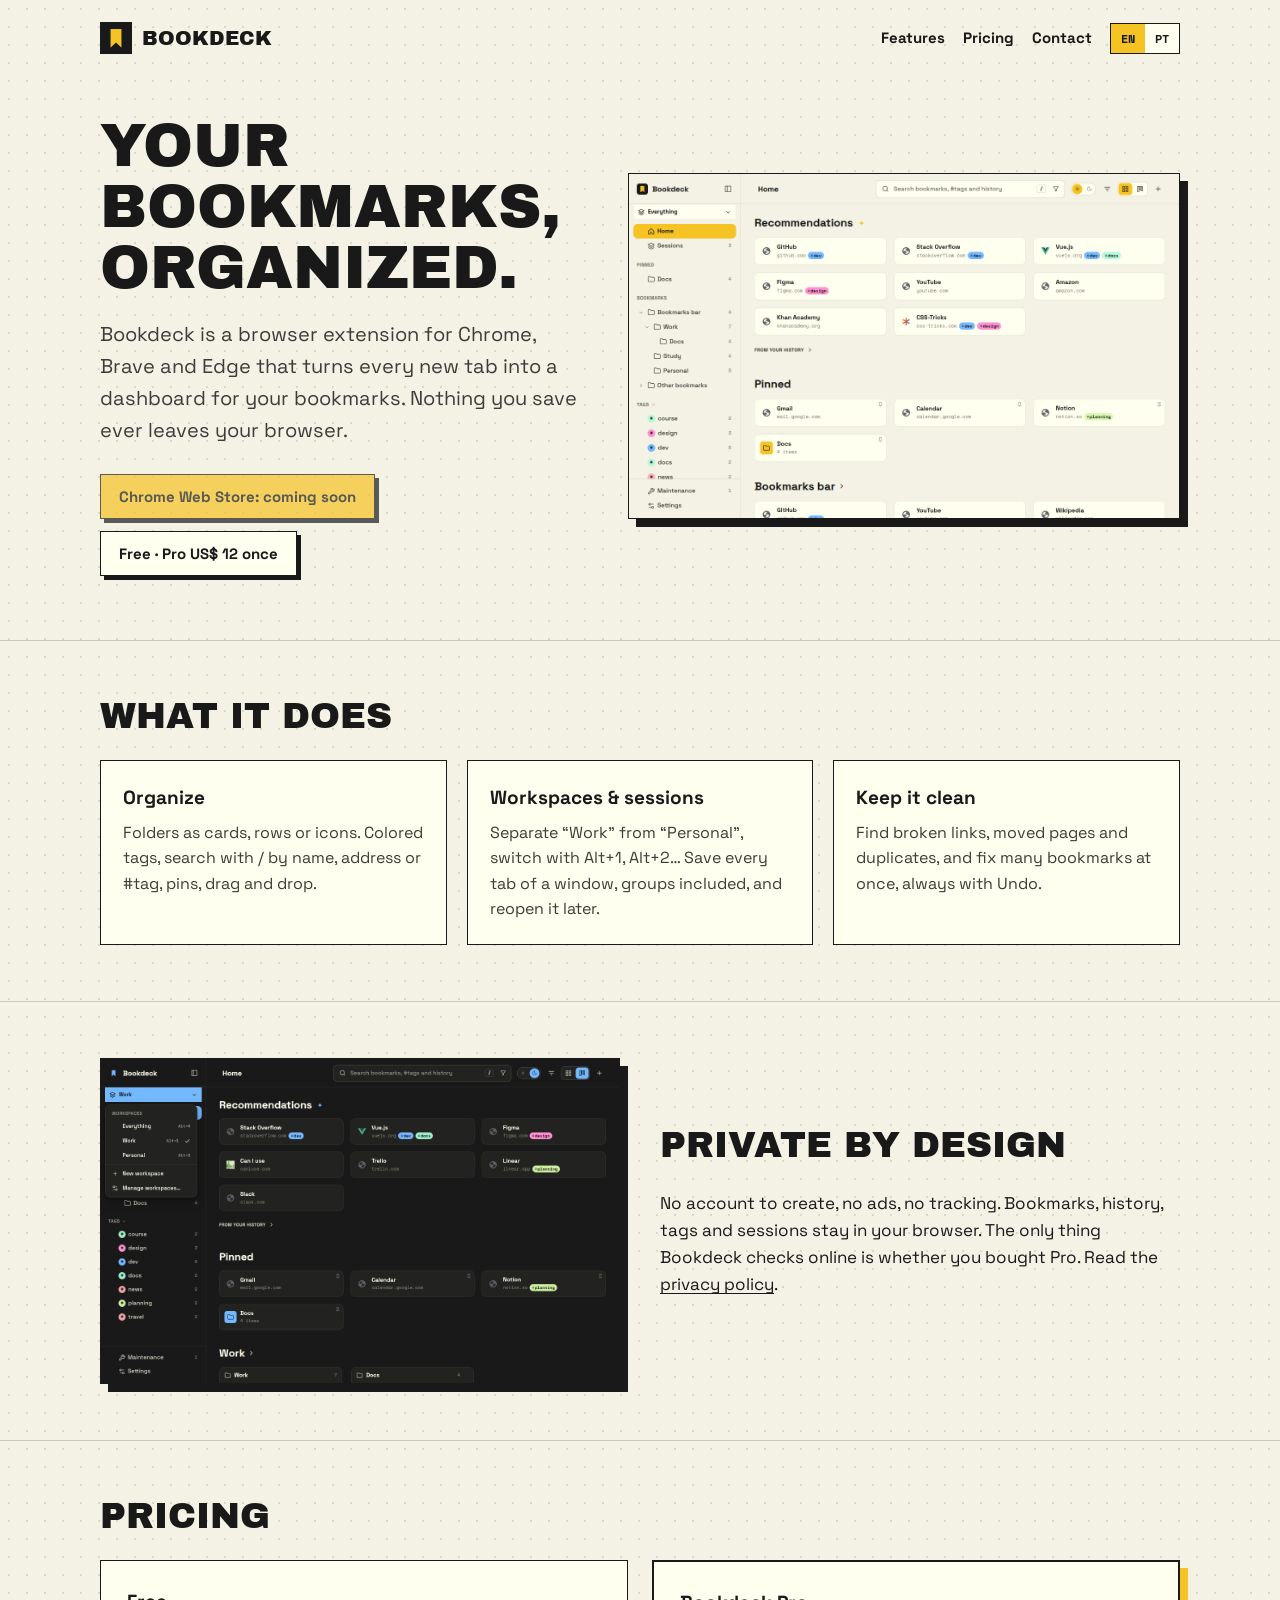
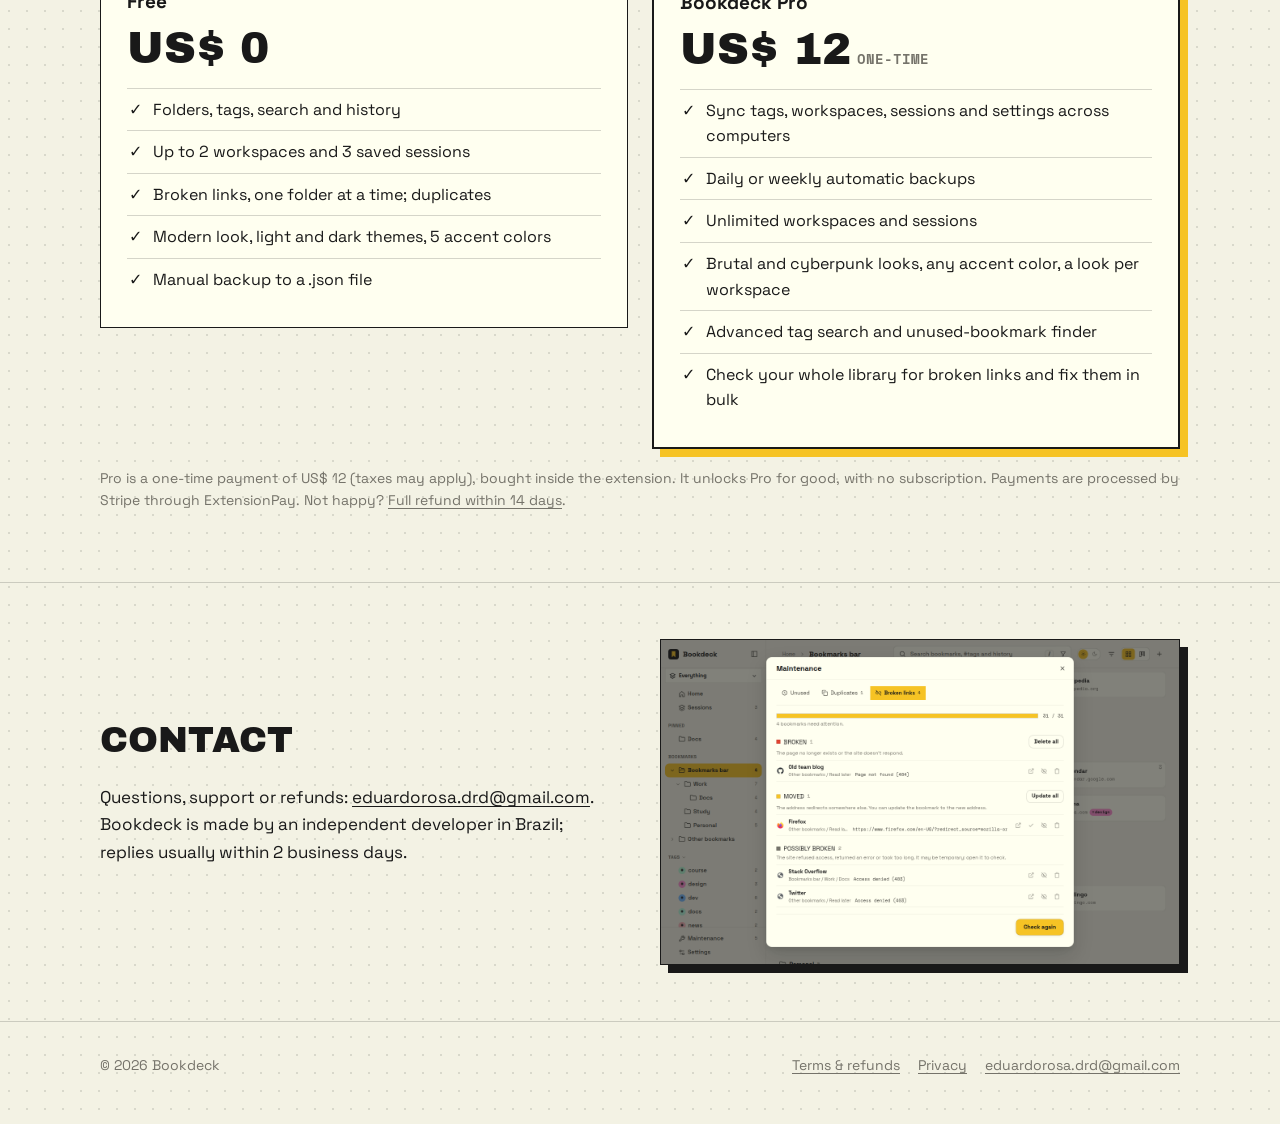
==== index.html @ 97731fa0 "Bookdeck site: product, pricing, terms, refunds and privacy Co-Authored-By: Claude Opus 5.5 <noreply" ====
<!doctype html>
<html lang="en" data-lang="en">
<head>
<meta charset="utf-8">
<meta name="viewport" content="width=device-width, initial-scale=1">
<title>Bookdeck – your bookmarks, organized</title>
<meta name="description" content="Bookdeck is a browser extension that turns the new tab into a dashboard for your bookmarks: tags, workspaces, tab sessions, broken links and duplicates. Free, with an optional US$ 12 one-time Pro upgrade.">
<link rel="icon" href="img/icon-128.png">
<link rel="stylesheet" href="style.css">
<script src="lang.js"></script>
</head>
<body>
<header class="wrap top">
  <a class="brand" href="./"><img src="img/icon-128.png" alt="">Bookdeck</a>
  <nav class="nav">
    <a class="hide-sm" href="#features"><span lang="en">Features</span><span lang="pt">Recursos</span></a>
    <a href="#pricing"><span lang="en">Pricing</span><span lang="pt">Preços</span></a>
    <a class="hide-sm" href="#contact"><span lang="en">Contact</span><span lang="pt">Contato</span></a>
    <span class="lang"><button data-set-lang="en">EN</button><button data-set-lang="pt">PT</button></span>
  </nav>
</header>

<main>
  <div class="wrap hero">
    <div>
      <h1 lang="en">Your bookmarks, organized.</h1>
      <h1 lang="pt">Seus favoritos, organizados.</h1>
      <p class="lead" lang="en">Bookdeck is a browser extension for Chrome, Brave and Edge that turns every new tab into a dashboard for your bookmarks. Nothing you save ever leaves your browser.</p>
      <p class="lead" lang="pt">O Bookdeck é uma extensão para Chrome, Brave e Edge que transforma cada nova guia num painel dos seus favoritos. Nada do que você salva sai do navegador.</p>
      <div class="cta">
        <a class="btn" aria-disabled="true"><span lang="en">Chrome Web Store: coming soon</span><span lang="pt">Chrome Web Store: em breve</span></a>
        <a class="btn ghost" href="#pricing"><span lang="en">Free · Pro US$ 12 once</span><span lang="pt">Grátis · Pro US$ 12 uma vez</span></a>
      </div>
    </div>
    <img class="shot" src="img/home.png" width="1280" height="800" alt="Bookdeck new tab with suggestions, pinned bookmarks and folders">
  </div>

  <section id="features">
    <div class="wrap">
      <h2><span lang="en">What it does</span><span lang="pt">O que ele faz</span></h2>
      <div class="grid3">
        <div class="card">
          <h3><span lang="en">Organize</span><span lang="pt">Organize</span></h3>
          <p lang="en">Folders as cards, rows or icons. Colored tags, search with / by name, address or #tag, pins, drag and drop.</p>
          <p lang="pt">Pastas em cartões, linhas ou ícones. Tags coloridas, busca com / por nome, endereço ou #tag, fixados, arrastar e soltar.</p>
        </div>
        <div class="card">
          <h3><span lang="en">Workspaces &amp; sessions</span><span lang="pt">Workspaces e sessões</span></h3>
          <p lang="en">Separate “Work” from “Personal”, switch with Alt+1, Alt+2… Save every tab of a window, groups included, and reopen it later.</p>
          <p lang="pt">Separe “Trabalho” de “Pessoal” e troque com Alt+1, Alt+2… Salve todas as abas de uma janela, com grupos, e reabra depois.</p>
        </div>
        <div class="card">
          <h3><span lang="en">Keep it clean</span><span lang="pt">Mantenha em ordem</span></h3>
          <p lang="en">Find broken links, moved pages and duplicates, and fix many bookmarks at once, always with Undo.</p>
          <p lang="pt">Encontre links quebrados, páginas que mudaram e duplicados, e corrija vários favoritos de uma vez, sempre com Desfazer.</p>
        </div>
      </div>
    </div>
  </section>

  <section>
    <div class="wrap split">
      <img class="shot" src="img/workspaces.png" width="1280" height="800" alt="Workspaces in dark mode, columns layout">
      <div>
        <h2><span lang="en">Private by design</span><span lang="pt">Privado de verdade</span></h2>
        <p lang="en">No account to create, no ads, no tracking. Bookmarks, history, tags and sessions stay in your browser. The only thing Bookdeck checks online is whether you bought Pro. Read the <a href="privacy.html">privacy policy</a>.</p>
        <p lang="pt">Sem criar conta, sem anúncios, sem rastreamento. Favoritos, histórico, tags e sessões ficam no seu navegador. A única coisa que o Bookdeck consulta pela internet é se você comprou o Pro. Leia a <a href="privacy.html">política de privacidade</a>.</p>
      </div>
    </div>
  </section>

  <section id="pricing">
    <div class="wrap">
      <h2><span lang="en">Pricing</span><span lang="pt">Preços</span></h2>
      <div class="plans">
        <div class="plan">
          <h3><span lang="en">Free</span><span lang="pt">Grátis</span></h3>
          <div class="price">US$ 0</div>
          <ul lang="en">
            <li>Folders, tags, search and history</li>
            <li>Up to 2 workspaces and 3 saved sessions</li>
            <li>Broken links, one folder at a time; duplicates</li>
            <li>Modern look, light and dark themes, 5 accent colors</li>
            <li>Manual backup to a .json file</li>
          </ul>
          <ul lang="pt">
            <li>Pastas, tags, busca e histórico</li>
            <li>Até 2 workspaces e 3 sessões salvas</li>
            <li>Links quebrados, uma pasta por vez; duplicados</li>
            <li>Visual moderno, temas claro e escuro, 5 cores de destaque</li>
            <li>Backup manual em arquivo .json</li>
          </ul>
        </div>
        <div class="plan pro">
          <h3>Bookdeck Pro</h3>
          <div class="price">US$ 12<small lang="en">one-time</small><small lang="pt">pagamento único</small></div>
          <ul lang="en">
            <li>Sync tags, workspaces, sessions and settings across computers</li>
            <li>Daily or weekly automatic backups</li>
            <li>Unlimited workspaces and sessions</li>
            <li>Brutal and cyberpunk looks, any accent color, a look per workspace</li>
            <li>Advanced tag search and unused-bookmark finder</li>
            <li>Check your whole library for broken links and fix them in bulk</li>
          </ul>
          <ul lang="pt">
            <li>Sincronize tags, workspaces, sessões e configurações entre computadores</li>
            <li>Backup automático diário ou semanal</li>
            <li>Workspaces e sessões ilimitados</li>
            <li>Visuais brutal e cyberpunk, qualquer cor de destaque, visual por workspace</li>
            <li>Busca avançada por tags e favoritos parados</li>
            <li>Verifique a biblioteca inteira e corrija links em lote</li>
          </ul>
        </div>
      </div>
      <p class="fine" lang="en">Pro is a one-time payment of US$ 12 (taxes may apply), bought inside the extension. It unlocks Pro for good, with no subscription. Payments are processed by Stripe through ExtensionPay. Not happy? <a href="terms.html#refunds">Full refund within 14 days</a>.</p>
      <p class="fine" lang="pt">O Pro é um pagamento único de US$ 12 (podem incidir impostos), feito dentro da extensão. Libera o Pro para sempre, sem assinatura. Os pagamentos são processados pelo Stripe, via ExtensionPay. Não gostou? <a href="terms.html#refunds-pt">Reembolso integral em até 14 dias</a>.</p>
    </div>
  </section>

  <section id="contact">
    <div class="wrap split">
      <div>
        <h2><span lang="en">Contact</span><span lang="pt">Contato</span></h2>
        <p lang="en">Questions, support or refunds: <a href="mailto:eduardorosa.drd@gmail.com">eduardorosa.drd@gmail.com</a>. Bookdeck is made by an independent developer in Brazil; replies usually within 2 business days.</p>
        <p lang="pt">Dúvidas, suporte ou reembolsos: <a href="mailto:eduardorosa.drd@gmail.com">eduardorosa.drd@gmail.com</a>. O Bookdeck é feito por um desenvolvedor independente no Brasil; respostas geralmente em até 2 dias úteis.</p>
      </div>
      <img class="shot" src="img/maintenance.png" width="1280" height="800" alt="Broken-link check in the maintenance panel">
    </div>
  </section>
</main>

<footer>
  <div class="wrap">
    <span>© 2026 Bookdeck</span>
    <nav>
      <a href="terms.html"><span lang="en">Terms &amp; refunds</span><span lang="pt">Termos e reembolso</span></a>
      <a href="privacy.html"><span lang="en">Privacy</span><span lang="pt">Privacidade</span></a>
      <a href="mailto:eduardorosa.drd@gmail.com">eduardorosa.drd@gmail.com</a>
    </nav>
  </div>
</footer>
</body>
</html>
---- style.css ----
@font-face { font-family: 'Archivo Black'; src: url(fonts/archivo-black-latin-400-normal.woff2) format('woff2'); font-display: swap; }
@font-face { font-family: 'Space Grotesk'; src: url(fonts/space-grotesk-latin-400-normal.woff2) format('woff2'); font-weight: 400; font-display: swap; }
@font-face { font-family: 'Space Grotesk'; src: url(fonts/space-grotesk-latin-700-normal.woff2) format('woff2'); font-weight: 700; font-display: swap; }
@font-face { font-family: 'Space Mono'; src: url(fonts/space-mono-latin-700-normal.woff2) format('woff2'); font-weight: 700; font-display: swap; }

:root {
  --bg: #f3f2e4; --card: #fffff0; --ink: #191919; --text-2: #3d3c37; --text-3: #75736a;
  --accent: #f6c324; --rule: rgba(25, 25, 25, 0.18); --dot: rgba(25, 25, 25, 0.12);
  --display: 'Archivo Black', 'Space Grotesk', system-ui, sans-serif;
  --font: 'Space Grotesk', system-ui, -apple-system, 'Segoe UI', sans-serif;
  --mono: 'Space Mono', ui-monospace, monospace;
  color-scheme: light dark;
}
@media (prefers-color-scheme: dark) {
  :root { --bg: #191919; --card: #222220; --ink: #fffff0; --text-2: #d2d1c4; --text-3: #93928a; --rule: rgba(255, 255, 240, 0.16); --dot: rgba(255, 255, 240, 0.08); }
}

* { box-sizing: border-box; }
html { scroll-behavior: smooth; }
body {
  margin: 0; background: var(--bg); color: var(--ink); font: 17px/1.6 var(--font);
  background-image: radial-gradient(var(--dot) 1.2px, transparent 1.2px); background-size: 18px 18px;
}
a { color: inherit; text-underline-offset: 3px; }
img { max-width: 100%; height: auto; display: block; }

/* one language at a time */
html[data-lang='en'] [lang='pt'], html[data-lang='pt'] [lang='en'] { display: none !important; }

.wrap { width: min(1080px, 100% - 32px); margin: 0 auto; }

/* header */
.top { display: flex; align-items: center; justify-content: space-between; gap: 16px; padding: 22px 0; }
.brand { display: flex; align-items: center; gap: 10px; font-family: var(--display); font-size: 20px; text-transform: uppercase; text-decoration: none; }
.brand img { width: 32px; height: 32px; }
.nav { display: flex; align-items: center; gap: 18px; font-weight: 700; font-size: 15px; }
.nav a { text-decoration: none; }
.nav a:hover { text-decoration: underline; }
.lang { display: inline-flex; border: 1.5px solid var(--ink); background: var(--card); }
.lang button { border: 0; background: none; color: var(--ink); font: 700 12px var(--mono); padding: 6px 10px; cursor: pointer; }
.lang button[aria-pressed='true'] { background: var(--accent); color: #191919; }

/* hero */
.hero { display: grid; grid-template-columns: 1fr 1.15fr; gap: 48px; align-items: center; padding: 40px 0 64px; }
h1 { font-family: var(--display); font-weight: 400; font-size: clamp(36px, 5.4vw, 60px); line-height: 1.02; text-transform: uppercase; margin: 0 0 18px; }
.lead { font-size: 20px; color: var(--text-2); margin: 0 0 28px; }
.cta { display: flex; flex-wrap: wrap; gap: 12px; align-items: center; }
.btn {
  display: inline-flex; align-items: center; gap: 8px; padding: 12px 18px; border: 1.5px solid #191919;
  background: var(--accent); color: #191919; font: 700 15px var(--font); text-decoration: none; box-shadow: 4px 4px 0 #191919;
}
.btn.ghost { background: var(--card); color: var(--ink); border-color: var(--ink); box-shadow: 4px 4px 0 var(--ink); }
.btn[aria-disabled='true'] { opacity: 0.7; cursor: default; }
.note { font: 700 12px var(--mono); color: var(--text-3); text-transform: uppercase; letter-spacing: 0.06em; }
.shot { border: 1.5px solid var(--ink); box-shadow: 8px 8px 0 var(--ink); background: var(--card); }

/* sections */
section { padding: 56px 0; border-top: 1.5px solid var(--rule); }
h2 { font-family: var(--display); font-weight: 400; font-size: clamp(26px, 3.4vw, 36px); text-transform: uppercase; margin: 0 0 24px; line-height: 1.1; }
h3 { font-size: 19px; margin: 0 0 6px; }
.grid3 { display: grid; grid-template-columns: repeat(3, 1fr); gap: 20px; }
.card { background: var(--card); border: 1.5px solid var(--ink); padding: 22px; }
.card p { margin: 0; color: var(--text-2); font-size: 16px; }

/* pricing */
.plans { display: grid; grid-template-columns: 1fr 1fr; gap: 24px; align-items: start; }
.plan { background: var(--card); border: 1.5px solid var(--ink); padding: 26px; }
.plan.pro { box-shadow: 8px 8px 0 var(--accent); border-width: 2px; }
.price { font-family: var(--display); font-size: 44px; line-height: 1; margin: 8px 0 4px; }
.price small { font: 700 14px var(--mono); color: var(--text-3); text-transform: uppercase; margin-left: 6px; }
.plan ul { margin: 18px 0 0; padding: 0; list-style: none; }
.plan li { padding: 8px 0 8px 26px; border-top: 1px solid var(--rule); position: relative; font-size: 16px; }
.plan li::before { content: '✓'; position: absolute; left: 2px; font-weight: 700; }
.fine { color: var(--text-3); font-size: 14px; margin-top: 18px; }

.split { display: grid; grid-template-columns: 1fr 1fr; gap: 40px; align-items: center; }

/* legal pages */
.doc { background: var(--card); border: 1.5px solid var(--ink); box-shadow: 8px 8px 0 var(--ink); padding: 32px 36px; margin: 20px 0 56px; }
.doc h1 { font-size: clamp(28px, 4vw, 40px); }
.doc h2 { font-family: var(--font); font-weight: 700; font-size: 21px; text-transform: none; margin: 30px 0 8px; }
.doc p, .doc li { color: var(--text-2); }

footer { padding: 32px 0 48px; border-top: 1.5px solid var(--rule); font-size: 14px; color: var(--text-3); }
footer .wrap { display: flex; flex-wrap: wrap; gap: 18px; justify-content: space-between; }
footer nav { display: flex; gap: 18px; flex-wrap: wrap; }

@media (max-width: 820px) {
  .hero, .plans, .split, .grid3 { grid-template-columns: 1fr; }
  .hero { padding-top: 16px; gap: 32px; }
  .nav .hide-sm { display: none; }
  .doc { padding: 22px 18px; }
}
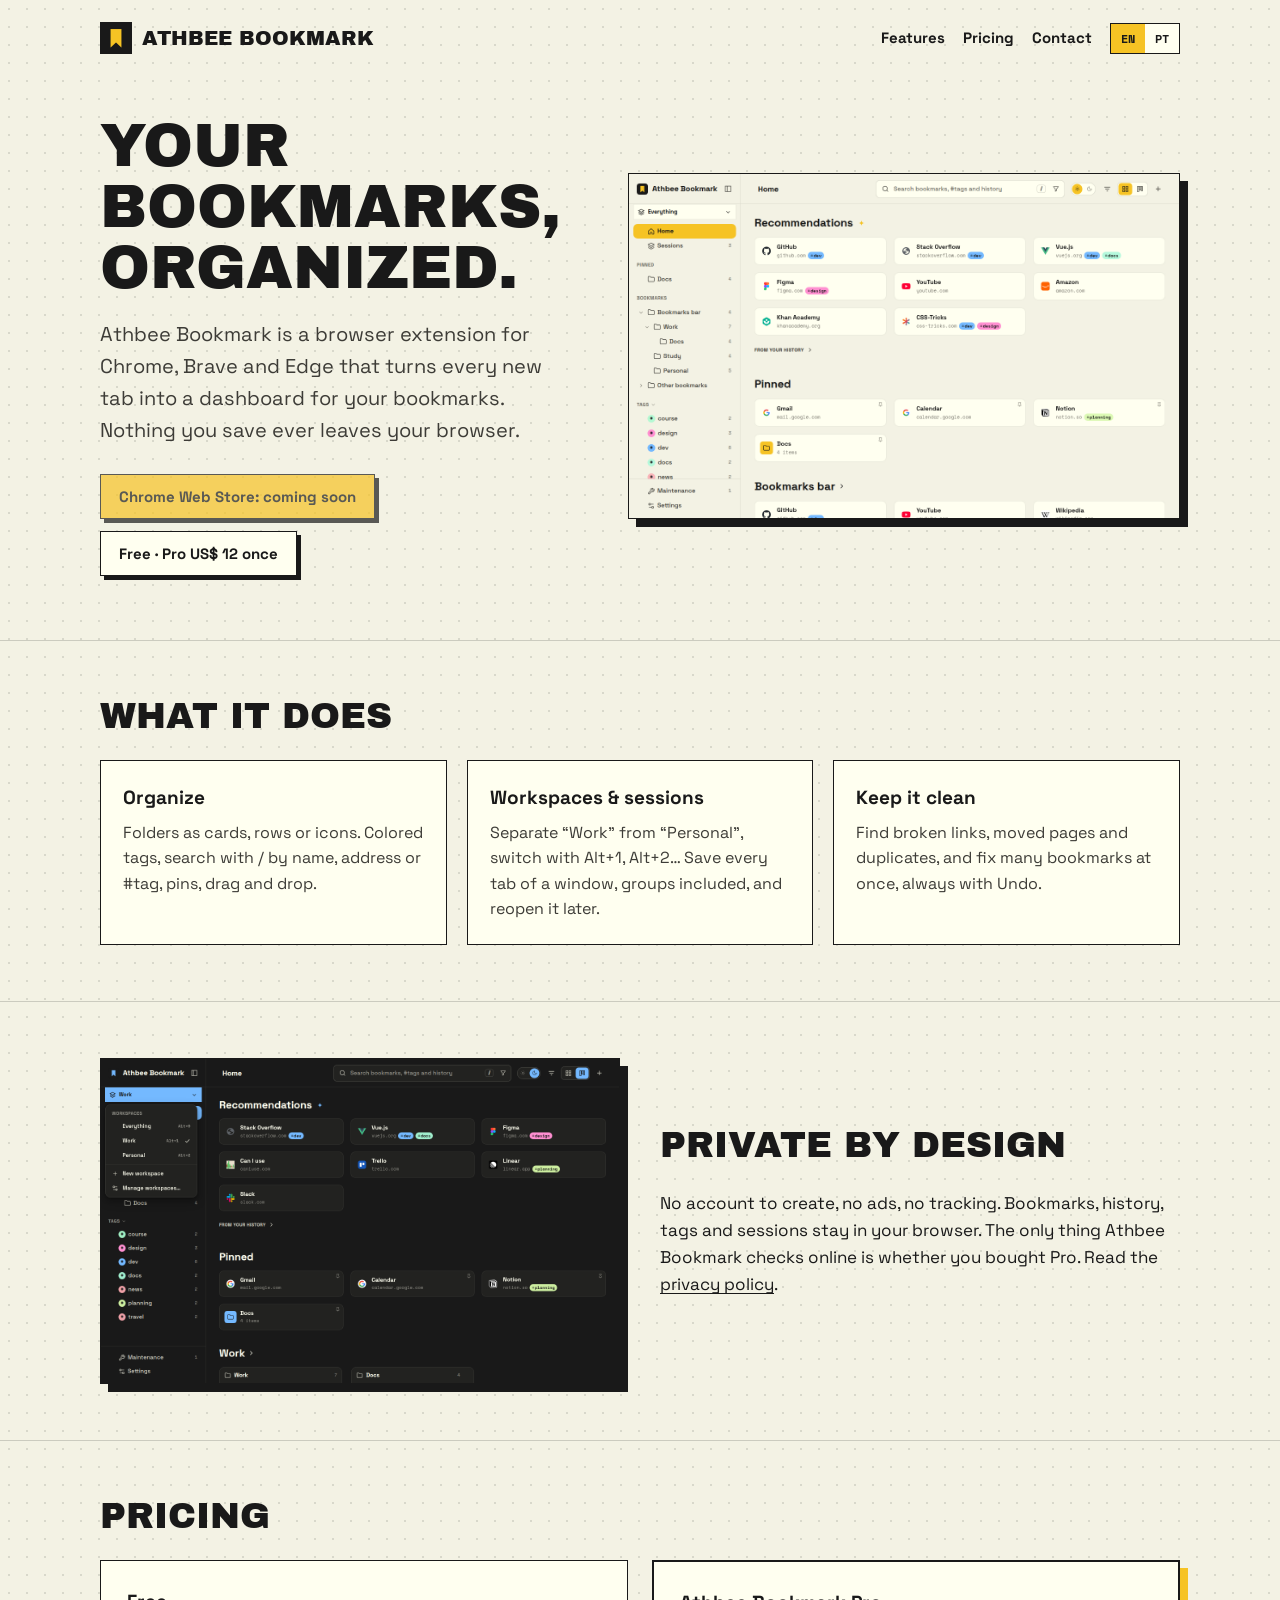
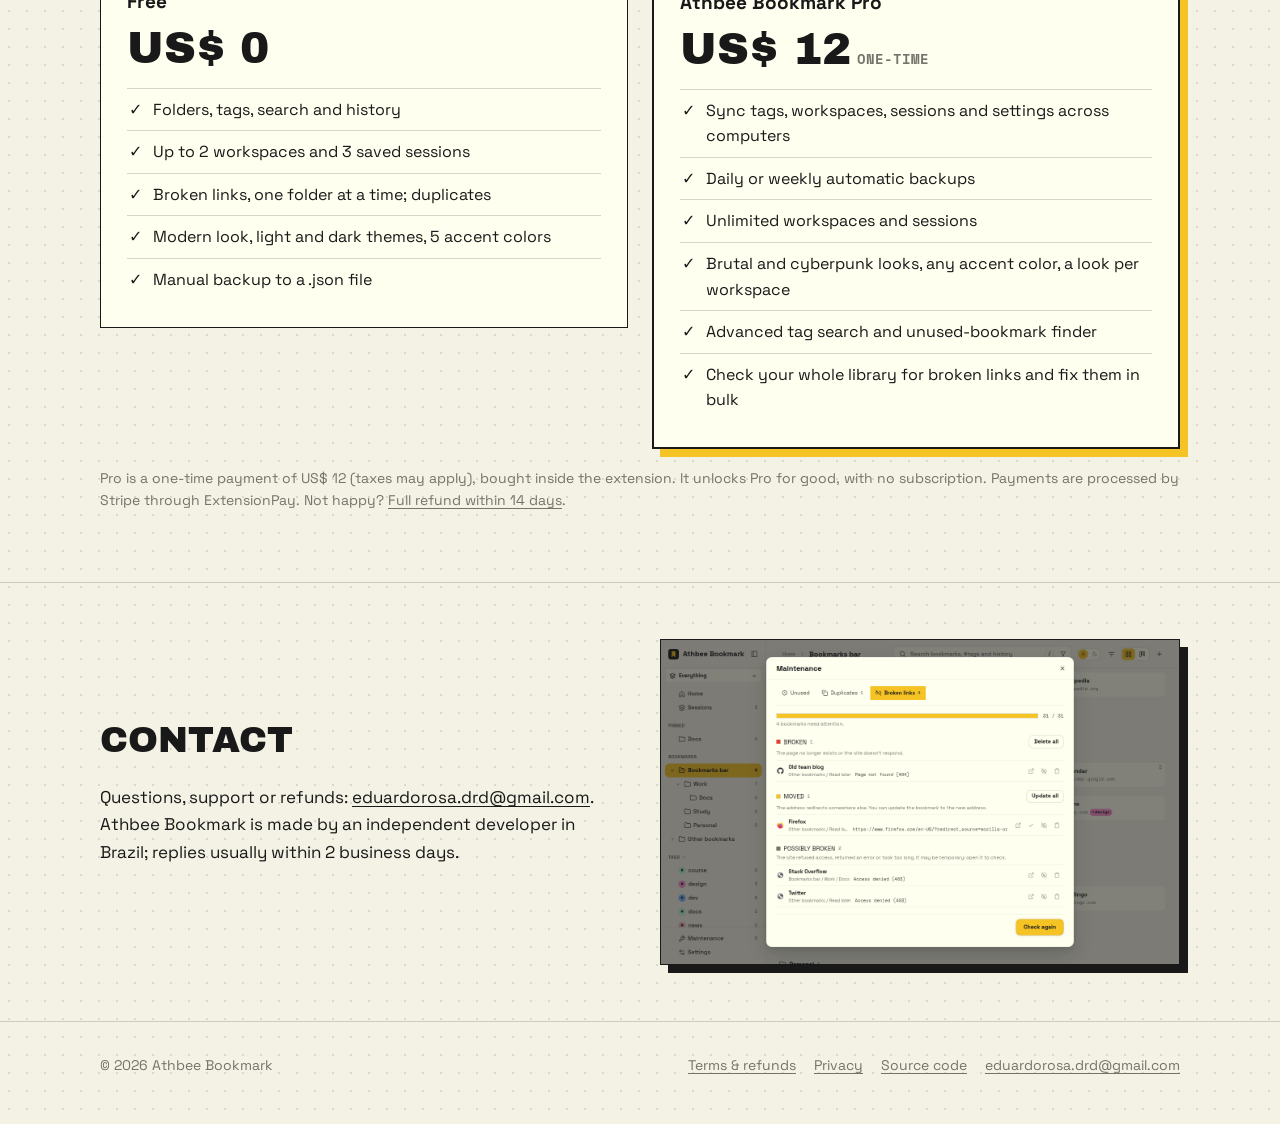
==== commit 103731e1: "Rename to Athbee Bookmark and link to the source code New name across all pages, fresh screenshots, " ====
--- a/index.html
+++ b/index.html
@@ -3,15 +3,15 @@
 <head>
 <meta charset="utf-8">
 <meta name="viewport" content="width=device-width, initial-scale=1">
-<title>Bookdeck – your bookmarks, organized</title>
-<meta name="description" content="Bookdeck is a browser extension that turns the new tab into a dashboard for your bookmarks: tags, workspaces, tab sessions, broken links and duplicates. Free, with an optional US$ 12 one-time Pro upgrade.">
+<title>Athbee Bookmark – your bookmarks, organized</title>
+<meta name="description" content="Athbee Bookmark is a browser extension that turns the new tab into a dashboard for your bookmarks: tags, workspaces, tab sessions, broken links and duplicates. Free, with an optional US$ 12 one-time Pro upgrade.">
 <link rel="icon" href="img/icon-128.png">
 <link rel="stylesheet" href="style.css">
 <script src="lang.js"></script>
 </head>
 <body>
 <header class="wrap top">
-  <a class="brand" href="./"><img src="img/icon-128.png" alt="">Bookdeck</a>
+  <a class="brand" href="./"><img src="img/icon-128.png" alt="">Athbee Bookmark</a>
   <nav class="nav">
     <a class="hide-sm" href="#features"><span lang="en">Features</span><span lang="pt">Recursos</span></a>
     <a href="#pricing"><span lang="en">Pricing</span><span lang="pt">Preços</span></a>
@@ -25,14 +25,14 @@
     <div>
       <h1 lang="en">Your bookmarks, organized.</h1>
       <h1 lang="pt">Seus favoritos, organizados.</h1>
-      <p class="lead" lang="en">Bookdeck is a browser extension for Chrome, Brave and Edge that turns every new tab into a dashboard for your bookmarks. Nothing you save ever leaves your browser.</p>
-      <p class="lead" lang="pt">O Bookdeck é uma extensão para Chrome, Brave e Edge que transforma cada nova guia num painel dos seus favoritos. Nada do que você salva sai do navegador.</p>
+      <p class="lead" lang="en">Athbee Bookmark is a browser extension for Chrome, Brave and Edge that turns every new tab into a dashboard for your bookmarks. Nothing you save ever leaves your browser.</p>
+      <p class="lead" lang="pt">O Athbee Bookmark é uma extensão para Chrome, Brave e Edge que transforma cada nova guia num painel dos seus favoritos. Nada do que você salva sai do navegador.</p>
       <div class="cta">
         <a class="btn" aria-disabled="true"><span lang="en">Chrome Web Store: coming soon</span><span lang="pt">Chrome Web Store: em breve</span></a>
         <a class="btn ghost" href="#pricing"><span lang="en">Free · Pro US$ 12 once</span><span lang="pt">Grátis · Pro US$ 12 uma vez</span></a>
       </div>
     </div>
-    <img class="shot" src="img/home.png" width="1280" height="800" alt="Bookdeck new tab with suggestions, pinned bookmarks and folders">
+    <img class="shot" src="img/home.png" width="1280" height="800" alt="Athbee Bookmark new tab with suggestions, pinned bookmarks and folders">
   </div>
 
   <section id="features">
@@ -63,8 +63,8 @@
       <img class="shot" src="img/workspaces.png" width="1280" height="800" alt="Workspaces in dark mode, columns layout">
       <div>
         <h2><span lang="en">Private by design</span><span lang="pt">Privado de verdade</span></h2>
-        <p lang="en">No account to create, no ads, no tracking. Bookmarks, history, tags and sessions stay in your browser. The only thing Bookdeck checks online is whether you bought Pro. Read the <a href="privacy.html">privacy policy</a>.</p>
-        <p lang="pt">Sem criar conta, sem anúncios, sem rastreamento. Favoritos, histórico, tags e sessões ficam no seu navegador. A única coisa que o Bookdeck consulta pela internet é se você comprou o Pro. Leia a <a href="privacy.html">política de privacidade</a>.</p>
+        <p lang="en">No account to create, no ads, no tracking. Bookmarks, history, tags and sessions stay in your browser. The only thing Athbee Bookmark checks online is whether you bought Pro. Read the <a href="privacy.html">privacy policy</a>.</p>
+        <p lang="pt">Sem criar conta, sem anúncios, sem rastreamento. Favoritos, histórico, tags e sessões ficam no seu navegador. A única coisa que o Athbee Bookmark consulta pela internet é se você comprou o Pro. Leia a <a href="privacy.html">política de privacidade</a>.</p>
       </div>
     </div>
   </section>
@@ -92,7 +92,7 @@
           </ul>
         </div>
         <div class="plan pro">
-          <h3>Bookdeck Pro</h3>
+          <h3>Athbee Bookmark Pro</h3>
           <div class="price">US$ 12<small lang="en">one-time</small><small lang="pt">pagamento único</small></div>
           <ul lang="en">
             <li>Sync tags, workspaces, sessions and settings across computers</li>
@@ -121,8 +121,8 @@
     <div class="wrap split">
       <div>
         <h2><span lang="en">Contact</span><span lang="pt">Contato</span></h2>
-        <p lang="en">Questions, support or refunds: <a href="mailto:eduardorosa.drd@gmail.com">eduardorosa.drd@gmail.com</a>. Bookdeck is made by an independent developer in Brazil; replies usually within 2 business days.</p>
-        <p lang="pt">Dúvidas, suporte ou reembolsos: <a href="mailto:eduardorosa.drd@gmail.com">eduardorosa.drd@gmail.com</a>. O Bookdeck é feito por um desenvolvedor independente no Brasil; respostas geralmente em até 2 dias úteis.</p>
+        <p lang="en">Questions, support or refunds: <a href="mailto:eduardorosa.drd@gmail.com">eduardorosa.drd@gmail.com</a>. Athbee Bookmark is made by an independent developer in Brazil; replies usually within 2 business days.</p>
+        <p lang="pt">Dúvidas, suporte ou reembolsos: <a href="mailto:eduardorosa.drd@gmail.com">eduardorosa.drd@gmail.com</a>. O Athbee Bookmark é feito por um desenvolvedor independente no Brasil; respostas geralmente em até 2 dias úteis.</p>
       </div>
       <img class="shot" src="img/maintenance.png" width="1280" height="800" alt="Broken-link check in the maintenance panel">
     </div>
@@ -131,10 +131,11 @@
 
 <footer>
   <div class="wrap">
-    <span>© 2026 Bookdeck</span>
+    <span>© 2026 Athbee Bookmark</span>
     <nav>
       <a href="terms.html"><span lang="en">Terms &amp; refunds</span><span lang="pt">Termos e reembolso</span></a>
       <a href="privacy.html"><span lang="en">Privacy</span><span lang="pt">Privacidade</span></a>
+      <a href="https://github.com/erdodrddev-stack/athbee-bookmark-extension"><span lang="en">Source code</span><span lang="pt">Código-fonte</span></a>
       <a href="mailto:eduardorosa.drd@gmail.com">eduardorosa.drd@gmail.com</a>
     </nav>
   </div>
--- a/style.css
+++ b/style.css
@@ -31,7 +31,7 @@
 
 /* header */
 .top { display: flex; align-items: center; justify-content: space-between; gap: 16px; padding: 22px 0; }
-.brand { display: flex; align-items: center; gap: 10px; font-family: var(--display); font-size: 20px; text-transform: uppercase; text-decoration: none; }
+.brand { display: flex; align-items: center; gap: 10px; font-family: var(--display); font-size: 20px; line-height: 1.05; text-transform: uppercase; text-decoration: none; }
 .brand img { width: 32px; height: 32px; }
 .nav { display: flex; align-items: center; gap: 18px; font-weight: 700; font-size: 15px; }
 .nav a { text-decoration: none; }
